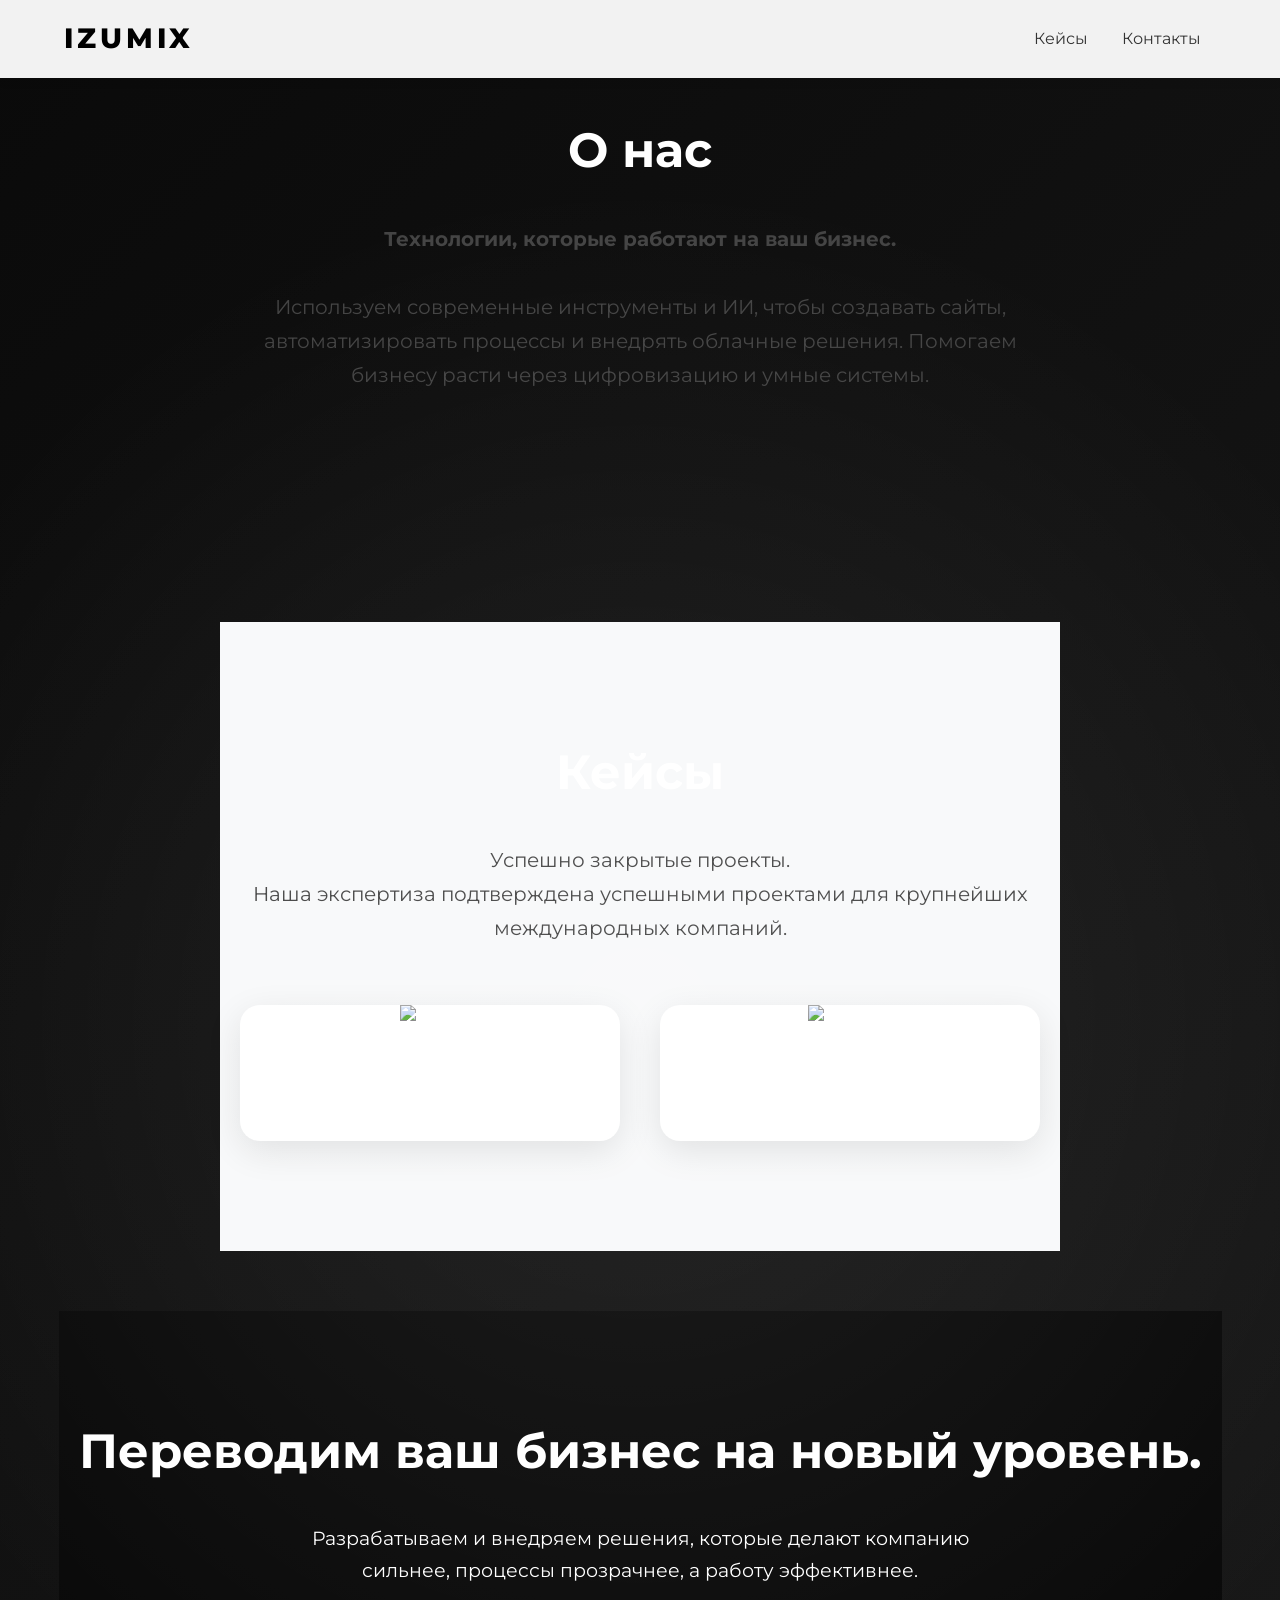
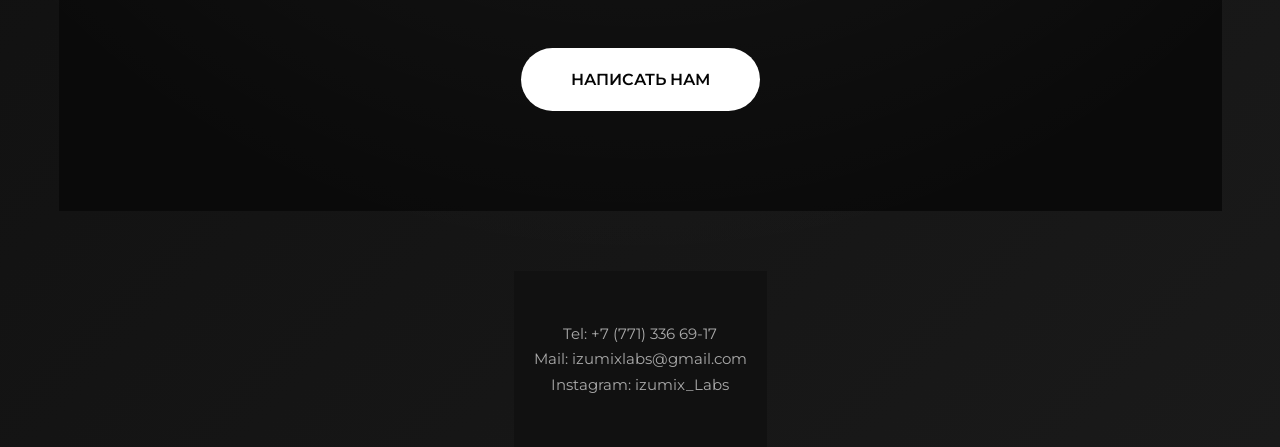
==== index.html @ b719d441 "Remove logo section from hero Removed the logo section from the hero section." ====
<!DOCTYPE html>
<html lang="ru">
<head>
    <meta charset="utf-8">
    <meta name="viewport" content="width=device-width, initial-scale=1">
    <title>IZUMIX — Цифровые решения для бизнеса</title>
    <style>
        @import url('https://fonts.googleapis.com/css2?family=Montserrat:wght@400;500;600;700;800&display=swap');
        
        * { margin: 0; padding: 0; box-sizing: border-box; }
        body {
            font-family: 'Montserrat', sans-serif;
            line-height: 1.7;
            color: #333;
        }

        /* Навигация */
        nav {
            position: fixed;
            top: 0;
            width: 100%;
            background: rgba(255,255,255,0.95);
            backdrop-filter: blur(10px);
            z-index: 1000;
            padding: 15px 5%;
            display: flex;
            justify-content: space-between;
            align-items: center;
            box-shadow: 0 2px 10px rgba(0,0,0,0.1);
        }
        .logo-nav { font-size: 28px; font-weight: 800; letter-spacing: 4px; text-decoration: none; color: #000; }

        /* Hero */
        .hero {
            min-height: 100vh;
            display: flex;
            align-items: center;
            justify-content: center;
            background: linear-gradient(135deg, #0a0a0a 0%, #1f1f1f 100%);
            color: white;
            text-align: center;
            position: relative;
        }
        .hero::before {
            content: '';
            position: absolute;
            inset: 0;
            background: radial-gradient(circle at center, rgba(255,255,255,0.08) 0%, transparent 70%);
        }
        .logos {
            display: flex;
            justify-content: center;
            gap: 80px;
            flex-wrap: wrap;
        }
        .logo-item {
            text-align: center;
            animation: float 3s ease-in-out infinite;
        }
        @keyframes float {
            0%, 100% { transform: translateY(0); }
            50% { transform: translateY(-20px); }
        }
        .logo-item img {
            width: 180px;
            height: 180px;
            border-radius: 50%;
            box-shadow: 0 20px 50px rgba(0,0,0,0.6);
            border: 6px solid rgba(255,255,255,0.2);
        }
        .logo-item p {
            margin-top: 20px;
            font-size: 28px;
            font-weight: 800;
            letter-spacing: 8px;
        }

        .section {
            padding: 110px 20px;
            max-width: 1280px;
            margin: 0 auto;
        }
        h2 {
            font-size: 48px;
            font-weight: 700;
            text-align: center;
            margin-bottom: 30px;
        }
        .subtitle {
            text-align: center;
            font-size: 20px;
            max-width: 800px;
            margin: 0 auto 60px;
            color: #444;
        }

        /* Кейсы */
        .cases-grid {
            display: grid;
            grid-template-columns: repeat(auto-fit, minmax(380px, 1fr));
            gap: 40px;
        }
        .case-card {
            background: white;
            border-radius: 20px;
            overflow: hidden;
            box-shadow: 0 10px 35px rgba(0,0,0,0.1);
            transition: all 0.4s ease;
        }
        .case-card:hover {
            transform: translateY(-15px);
            box-shadow: 0 25px 50px rgba(0,0,0,0.15);
        }
        .case-card img {
            width: 100%;
            height: 280px;
            object-fit: cover;
        }
        .case-info {
            padding: 25px;
            text-align: center;
        }

        /* CTA */
        .cta {
            background: #0a0a0a;
            color: white;
            text-align: center;
            padding: 100px 20px;
        }
        .btn {
            display: inline-block;
            background: white;
            color: black;
            padding: 18px 50px;
            border-radius: 50px;
            font-weight: 600;
            text-decoration: none;
            margin-top: 30px;
            transition: 0.3s;
        }
        .btn:hover {
            transform: scale(1.08);
            background: #ddd;
        }

        footer {
            background: #111;
            color: #aaa;
            text-align: center;
            padding: 50px 20px;
            font-size: 15px;
        }
    </style>
</head>
<body>

    <!-- Навигация -->
    <nav>
        <a href="/" class="logo-nav">IZUMIX</a>
        <div> <!-- Можно добавить меню позже -->
            <a href="#cases" style="margin: 0 15px; text-decoration: none; color: #333;">Кейсы</a>
            <a href="#contact" style="margin: 0 15px; text-decoration: none; color: #333;">Контакты</a>
        </div>
    </nav>

    <!-- Hero -->
    
    <section class="hero" style="min-height: 100vh; display: flex; align-items: center; justify-content: center; background: linear-gradient(135deg, #0a0a0a 0%, #1a1a1a 100%); color: white; text-align: center; position: relative; overflow: hidden;">
    
    <div style="display: flex; justify-content: center; align-items: center; gap: 60px; flex-wrap: wrap; max-width: 1200px;">

    <!-- О нас -->
    <section class="section">
        <h2>О нас</h2>
        <p class="subtitle">
            <strong>Технологии, которые работают на ваш бизнес.</strong><br><br>
            Используем современные инструменты и ИИ, чтобы создавать сайты, автоматизировать процессы 
            и внедрять облачные решения. Помогаем бизнесу расти через цифровизацию и умные системы.
        </p>
    </section>

    <!-- Кейсы -->
    <section class="section" id="cases" style="background: #f8f9fa;">
        <h2>Кейсы</h2>
        <p class="subtitle">
            Успешно закрытые проекты.<br>
            Наша экспертиза подтверждена успешными проектами для крупнейших международных компаний.
        </p>
        
        <div class="cases-grid">
            <div class="case-card">
                <img src="https://cdn.prod.website-files.com/69d0e4f9bfb89085d7018ef2/69d29c9ad22e4a08a1a37185_42db86c6-2158-4b8d-8baa-4df1b86f0628.jpg" alt="Dodo">
                <div class="case-info">
                    <h3>БЛАГОДАРСТВЕННОЕ ПИСЬМО</h3>
                    <p><strong>КАЙРАКАНОВУ ИЛЬЯСУ</strong></p>
                </div>
            </div>
            
            <div class="case-card">
                <img src="https://cdn.prod.website-files.com/69d0e4f9bfb89085d7018ef2/69d29d2b396fa0e089ea491e_%D0%94%D1%83%D0%BC%D0%B0%D0%BD%20%D0%91%D0%BB%D0%B0%D0%B3%D0%BE%D0%B4%D0%B0%D1%80%D1%81%D1%82%D0%B2%D0%B5%D0%BD%D0%BD%D0%BE%D0%B5%20%D0%BF%D0%B8%D1%81%D1%8C%D0%BC%D0%BE%20hyundai.jpg" alt="Hyundai">
                <div class="case-info">
                    <h3>Благодарственное письмо</h3>
                    <p><strong>Кайраканову Ильясy</strong></p>
                </div>
            </div>
        </div>
    </section>

    <!-- CTA -->
    <section class="cta">
        <h2 style="color:white;">Переводим ваш бизнес на новый уровень.</h2>
        <p style="max-width: 700px; margin: 0 auto 30px; font-size: 19px;">
            Разрабатываем и внедряем решения, которые делают компанию сильнее, процессы прозрачнее, 
            а работу эффективнее.
        </p>
        <a href="contact.html" class="btn">НАПИСАТЬ НАМ</a>
    </section>

    <!-- Футер -->
    <footer>
        <p>Tel: +7 (771) 336 69-17</p>
        <p>Mail: izumixlabs@gmail.com</p>
        <p>Instagram: izumix_Labs</p>
    </footer>

</body>
</html>
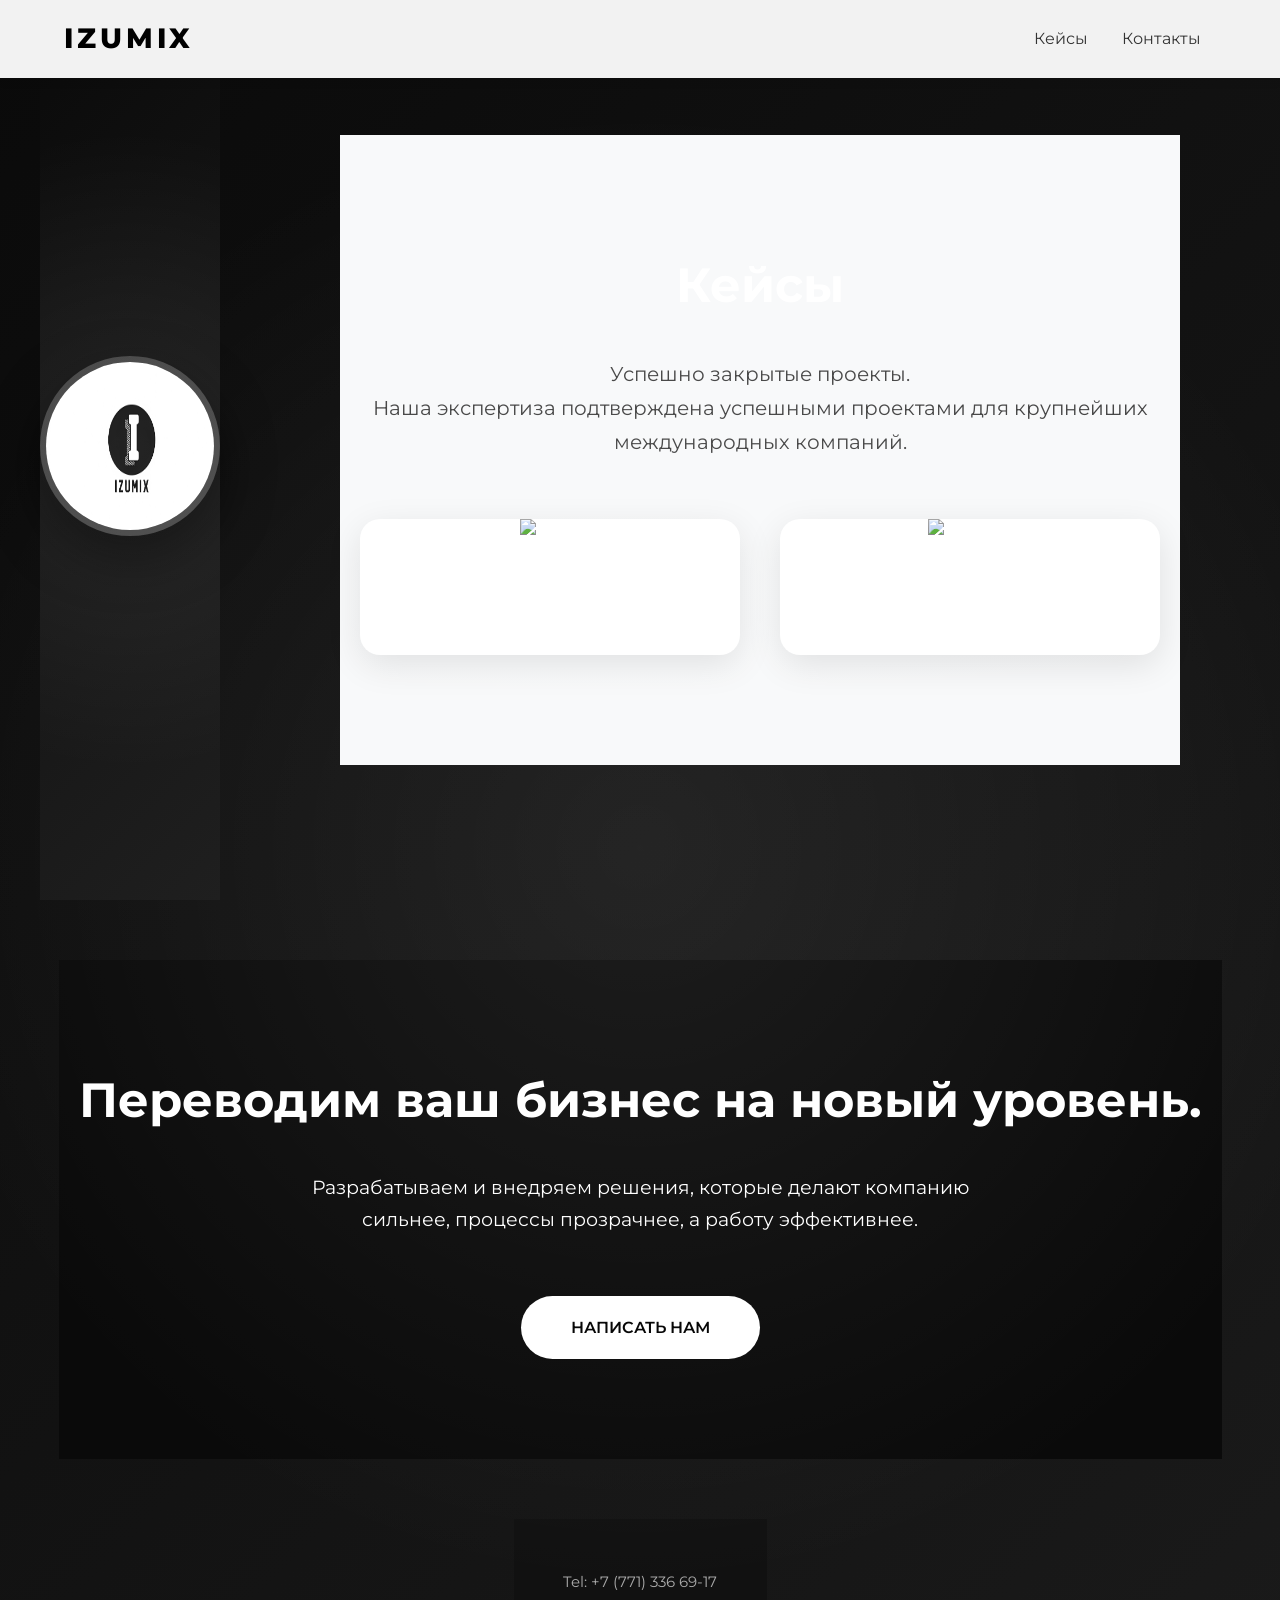
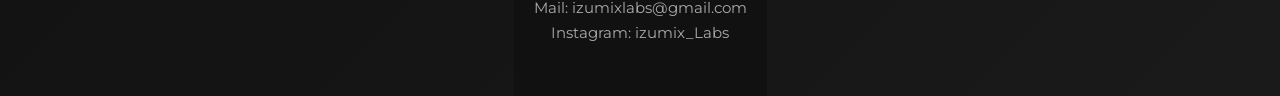
==== commit 369495ea: "Update About Us section to hero section with logos Replaced the 'About Us' section with a hero secti" ====
--- a/index.html
+++ b/index.html
@@ -171,13 +171,10 @@
     <div style="display: flex; justify-content: center; align-items: center; gap: 60px; flex-wrap: wrap; max-width: 1200px;">
 
     <!-- О нас -->
-    <section class="section">
-        <h2>О нас</h2>
-        <p class="subtitle">
-            <strong>Технологии, которые работают на ваш бизнес.</strong><br><br>
-            Используем современные инструменты и ИИ, чтобы создавать сайты, автоматизировать процессы 
-            и внедрять облачные решения. Помогаем бизнесу расти через цифровизацию и умные системы.
-        </p>
+    <section class="hero">
+        <div class="logos">
+            <div class="logo-item"><img src="Логотип IZUMIX.png" alt="IZUMIX"></div>
+        </div>
     </section>
 
     <!-- Кейсы -->
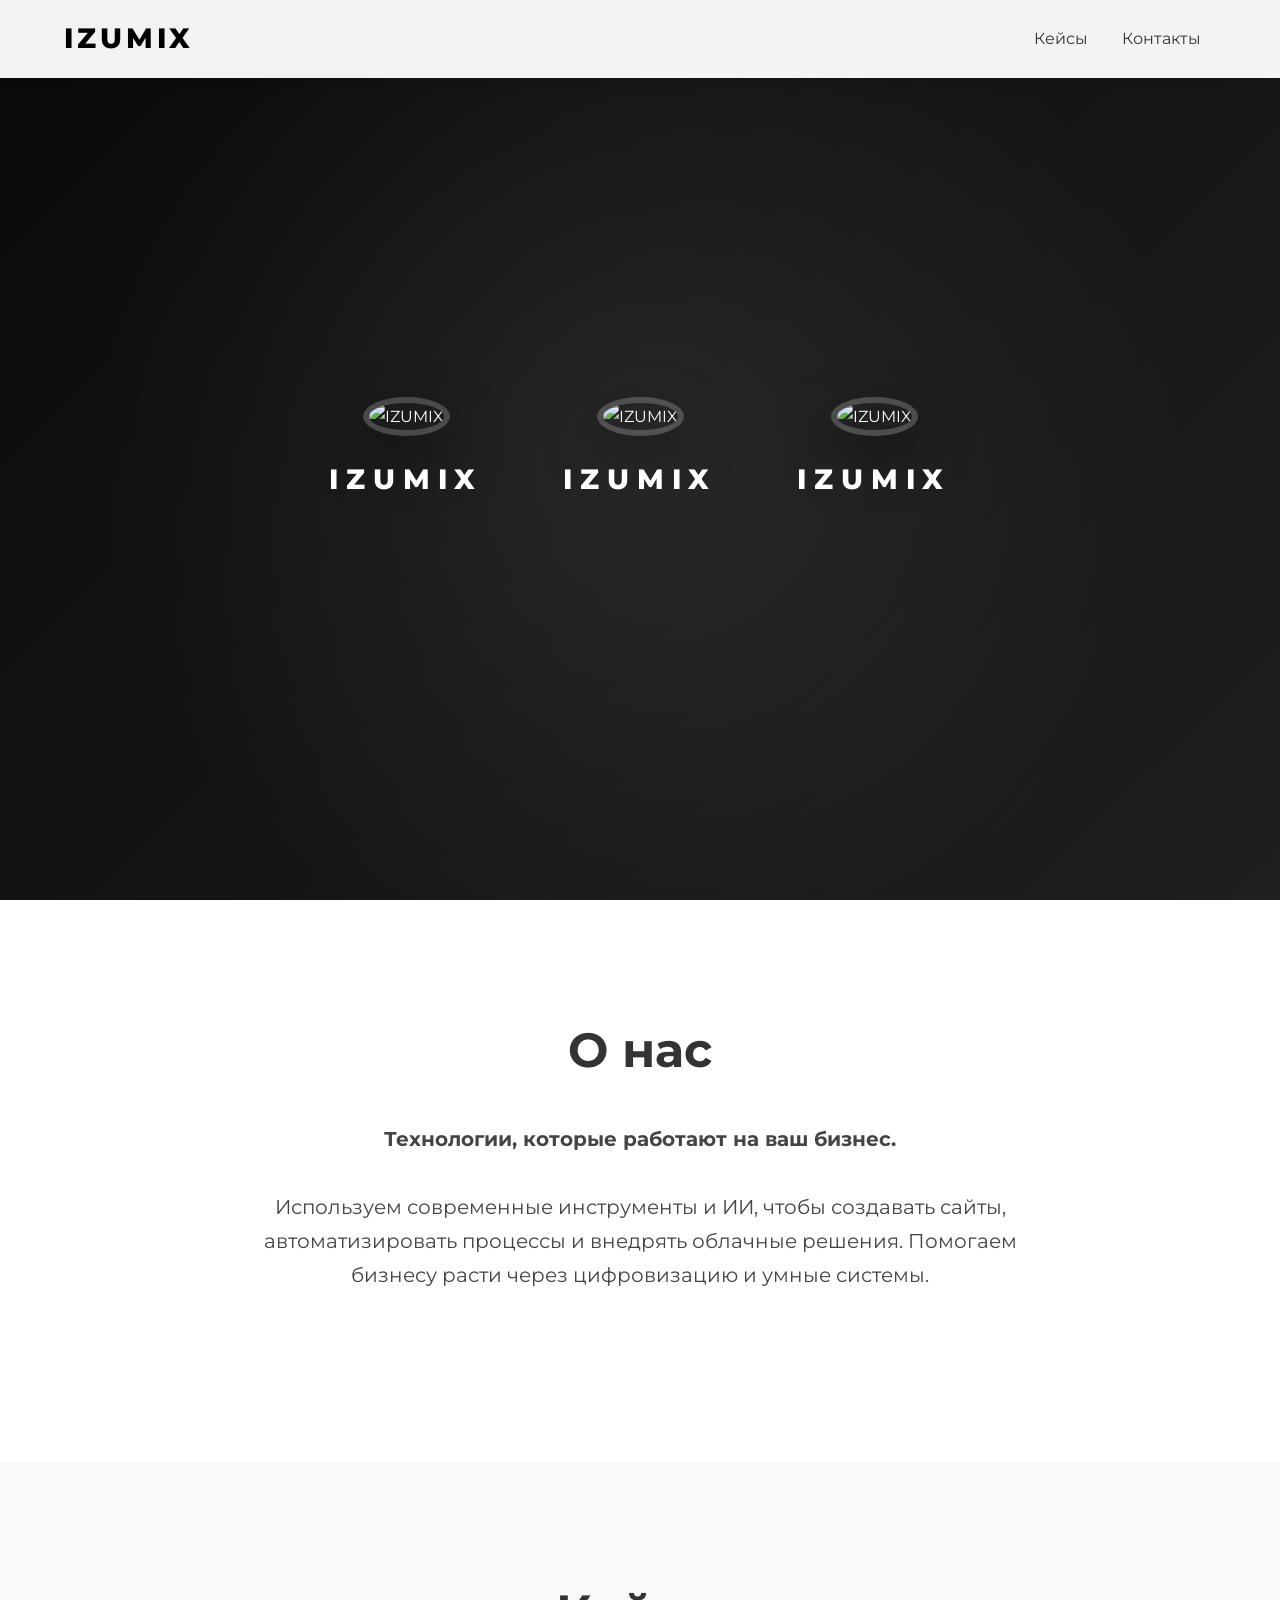
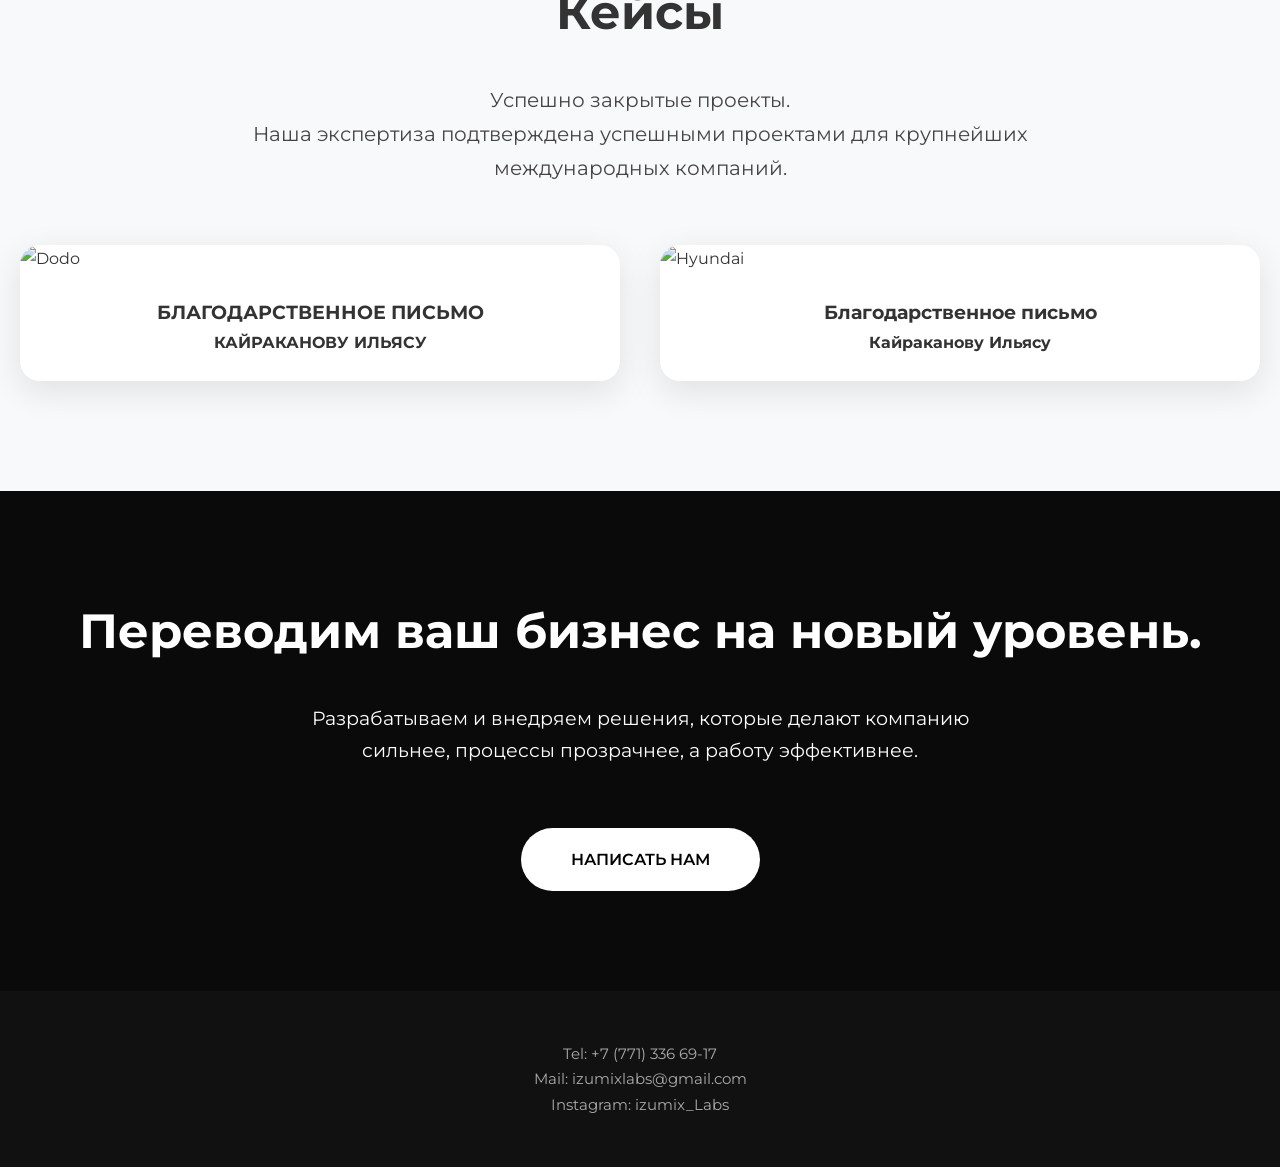
==== commit 29d558eb: "Enhance index.html with company info and contact update Added a new section about the company and up" ====
--- a/index.html
+++ b/index.html
@@ -165,16 +165,22 @@
     </nav>
 
     <!-- Hero -->
-    
-    <section class="hero" style="min-height: 100vh; display: flex; align-items: center; justify-content: center; background: linear-gradient(135deg, #0a0a0a 0%, #1a1a1a 100%); color: white; text-align: center; position: relative; overflow: hidden;">
-    
-    <div style="display: flex; justify-content: center; align-items: center; gap: 60px; flex-wrap: wrap; max-width: 1200px;">
-
-    <!-- О нас -->
     <section class="hero">
         <div class="logos">
-            <div class="logo-item"><img src="Логотип IZUMIX.png" alt="IZUMIX"></div>
+            <div class="logo-item"><img src="логотип IZUMIX.png" alt="IZUMIX"><p>IZUMIX</p></div>
+            <div class="logo-item"><img src="логотип IZUMIX.png" alt="IZUMIX"><p>IZUMIX</p></div>
+            <div class="logo-item"><img src="логотип IZUMIX.png" alt="IZUMIX"><p>IZUMIX</p></div>
         </div>
+    </section>
+
+    <!-- О нас -->
+    <section class="section">
+        <h2>О нас</h2>
+        <p class="subtitle">
+            <strong>Технологии, которые работают на ваш бизнес.</strong><br><br>
+            Используем современные инструменты и ИИ, чтобы создавать сайты, автоматизировать процессы 
+            и внедрять облачные решения. Помогаем бизнесу расти через цифровизацию и умные системы.
+        </p>
     </section>
 
     <!-- Кейсы -->
@@ -211,7 +217,7 @@
             Разрабатываем и внедряем решения, которые делают компанию сильнее, процессы прозрачнее, 
             а работу эффективнее.
         </p>
-        <a href="contact.html" class="btn">НАПИСАТЬ НАМ</a>
+        <a href="mailto:izumixlabs@gmail.com" class="btn">НАПИСАТЬ НАМ</a>
     </section>
 
     <!-- Футер -->
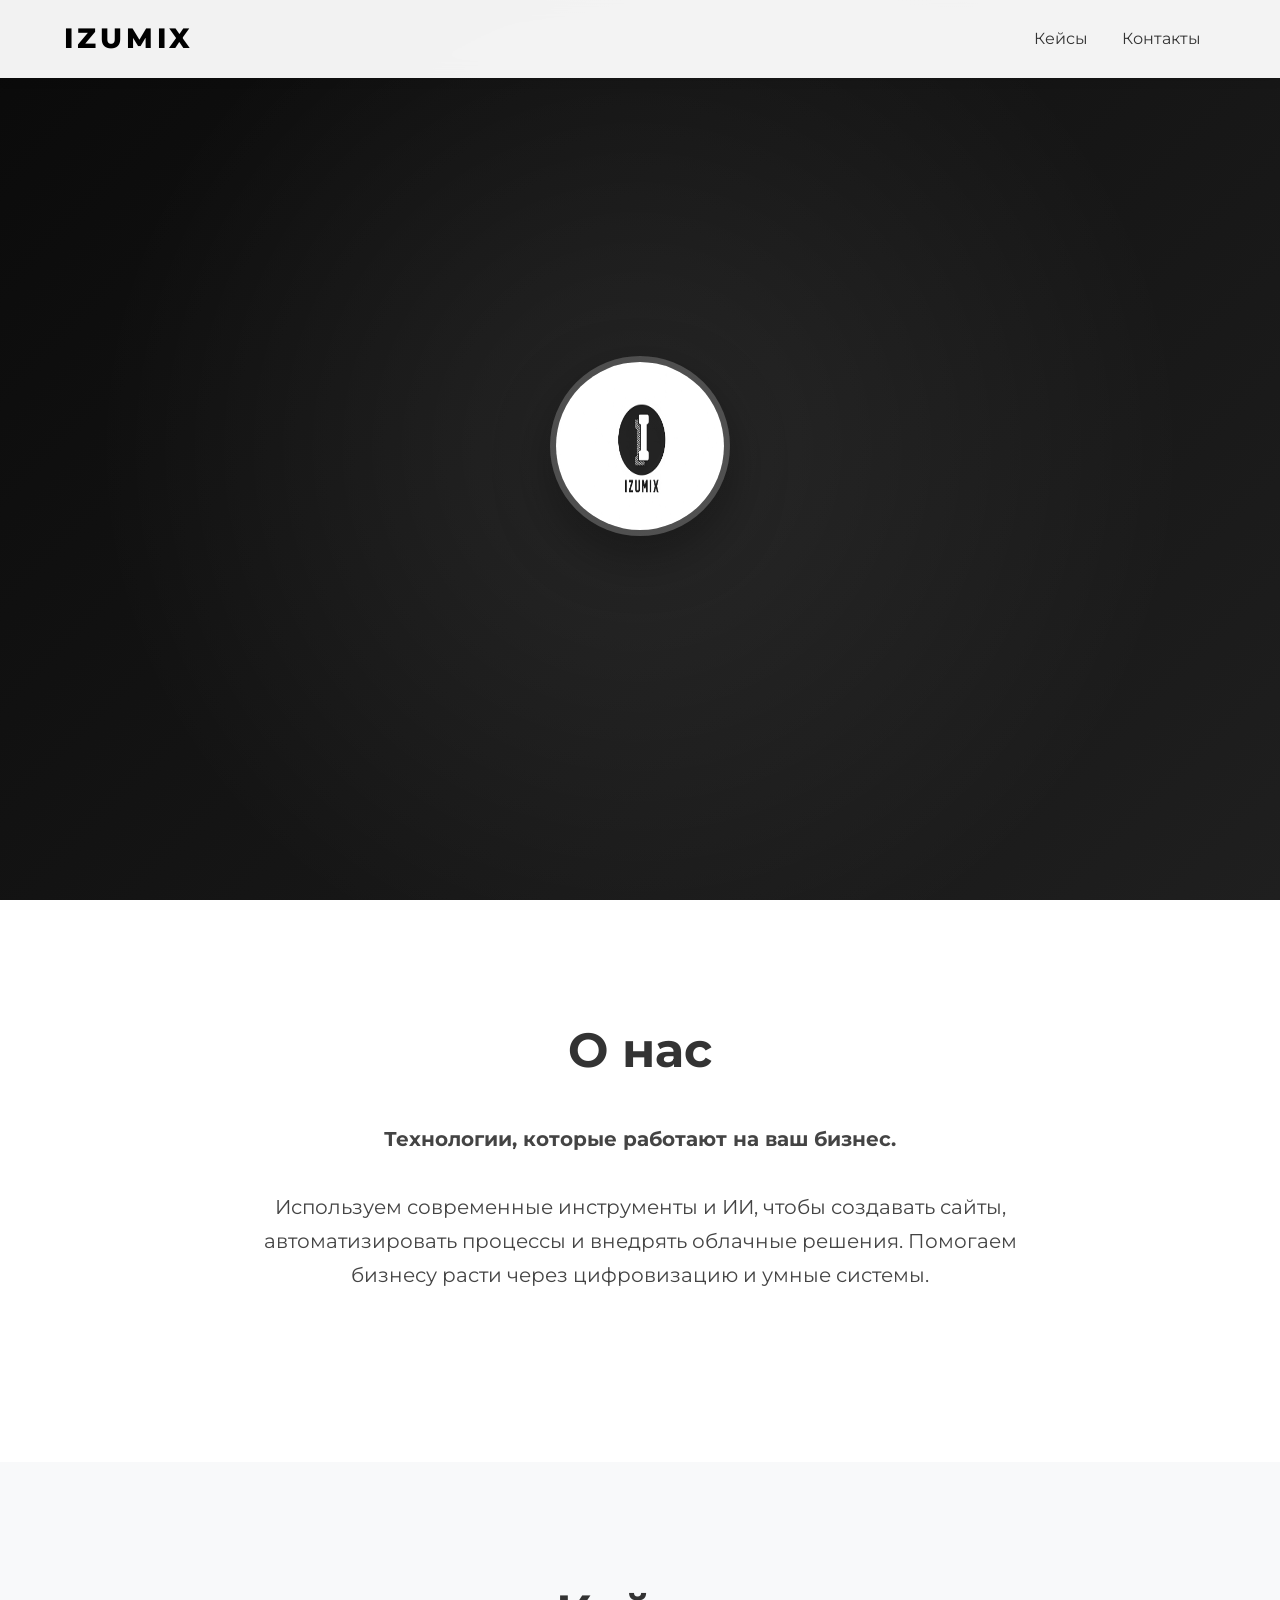
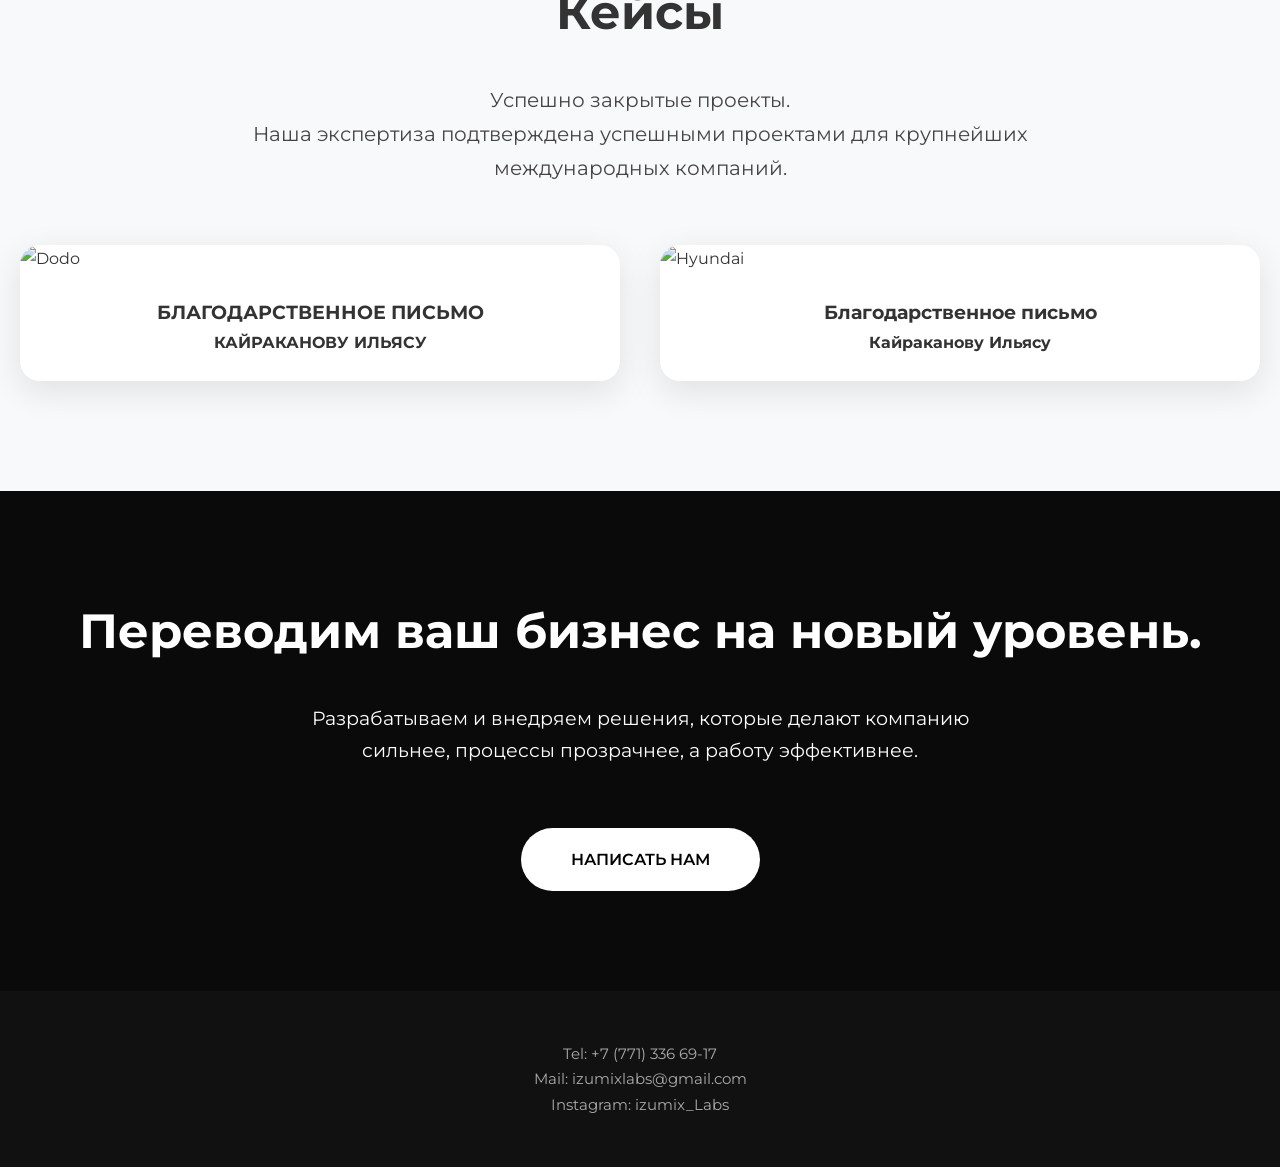
==== commit ffeeb495: "Update logo image source in index.html" ====
--- a/index.html
+++ b/index.html
@@ -167,9 +167,7 @@
     <!-- Hero -->
     <section class="hero">
         <div class="logos">
-            <div class="logo-item"><img src="логотип IZUMIX.png" alt="IZUMIX"><p>IZUMIX</p></div>
-            <div class="logo-item"><img src="логотип IZUMIX.png" alt="IZUMIX"><p>IZUMIX</p></div>
-            <div class="logo-item"><img src="логотип IZUMIX.png" alt="IZUMIX"><p>IZUMIX</p></div>
+            <div class="logo-item"><img src="Логотип IZUMIX.png" alt="IZUMIX"></div>
         </div>
     </section>
 
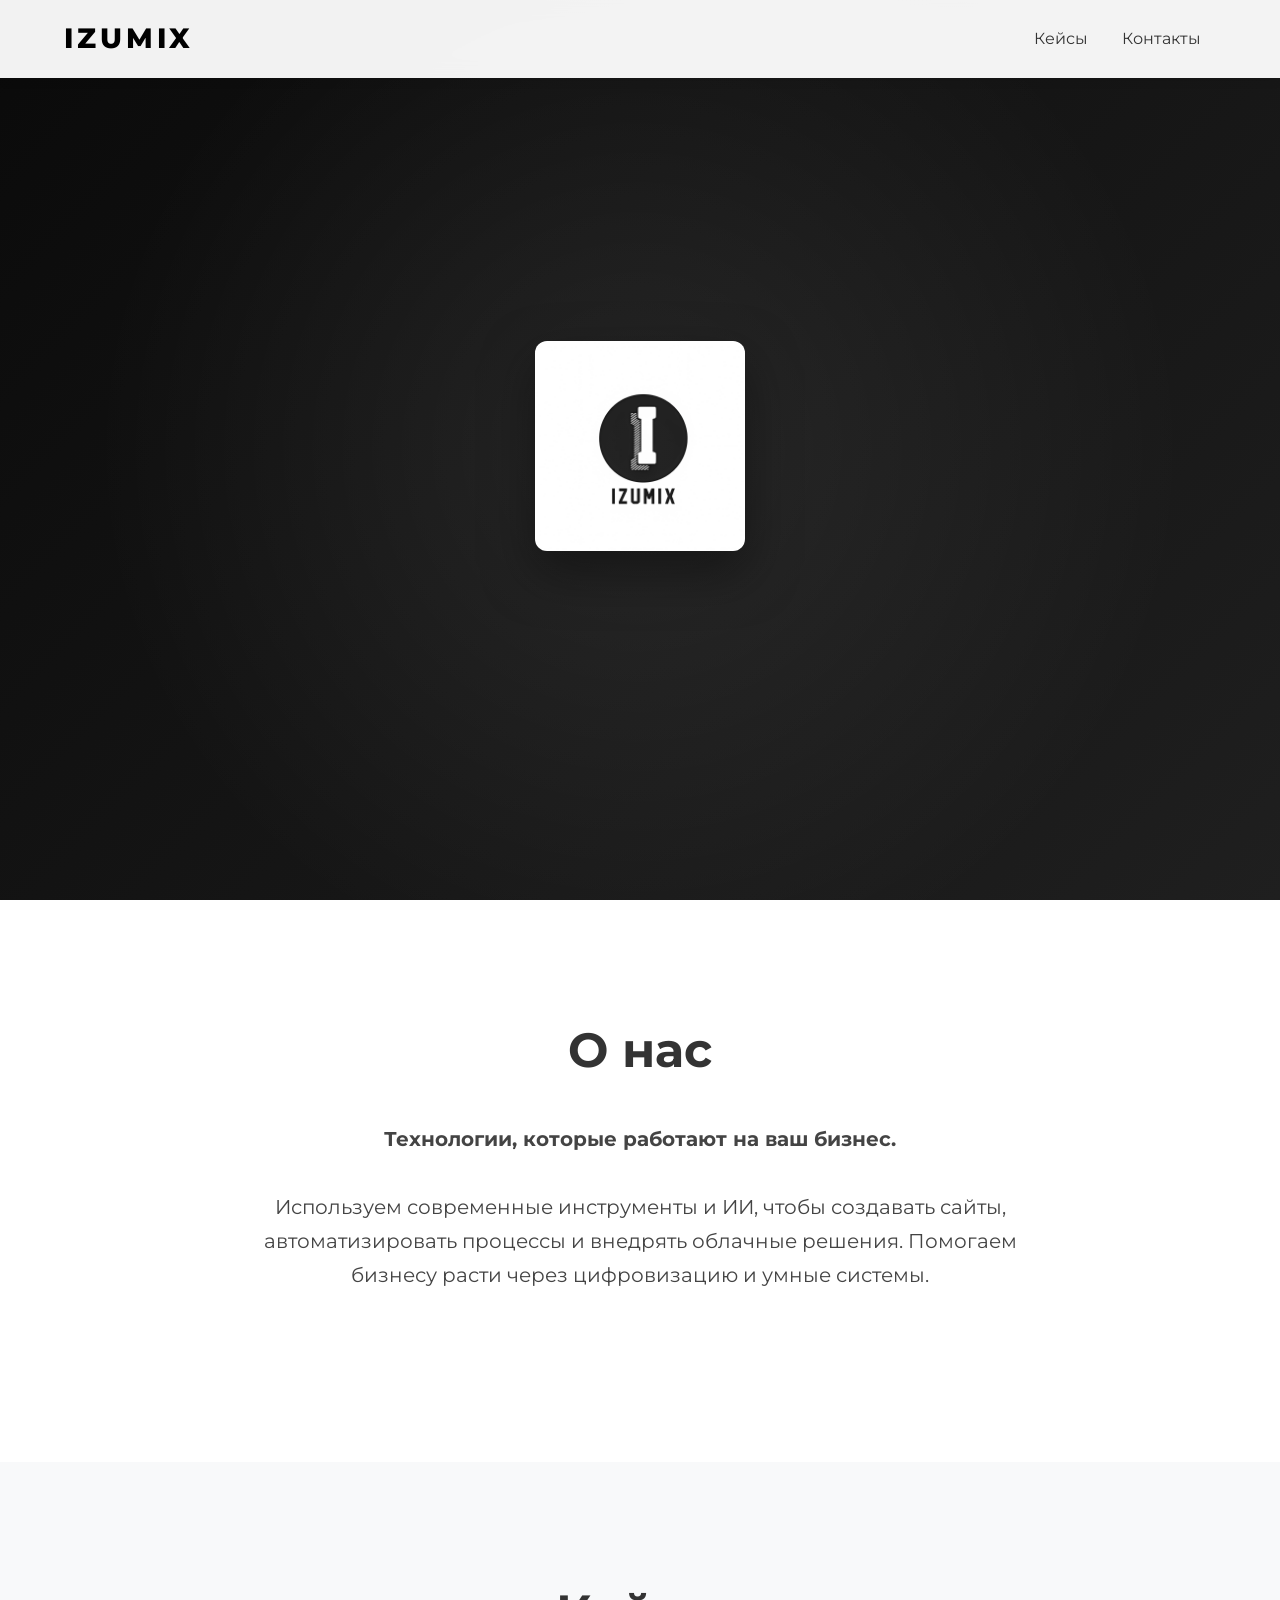
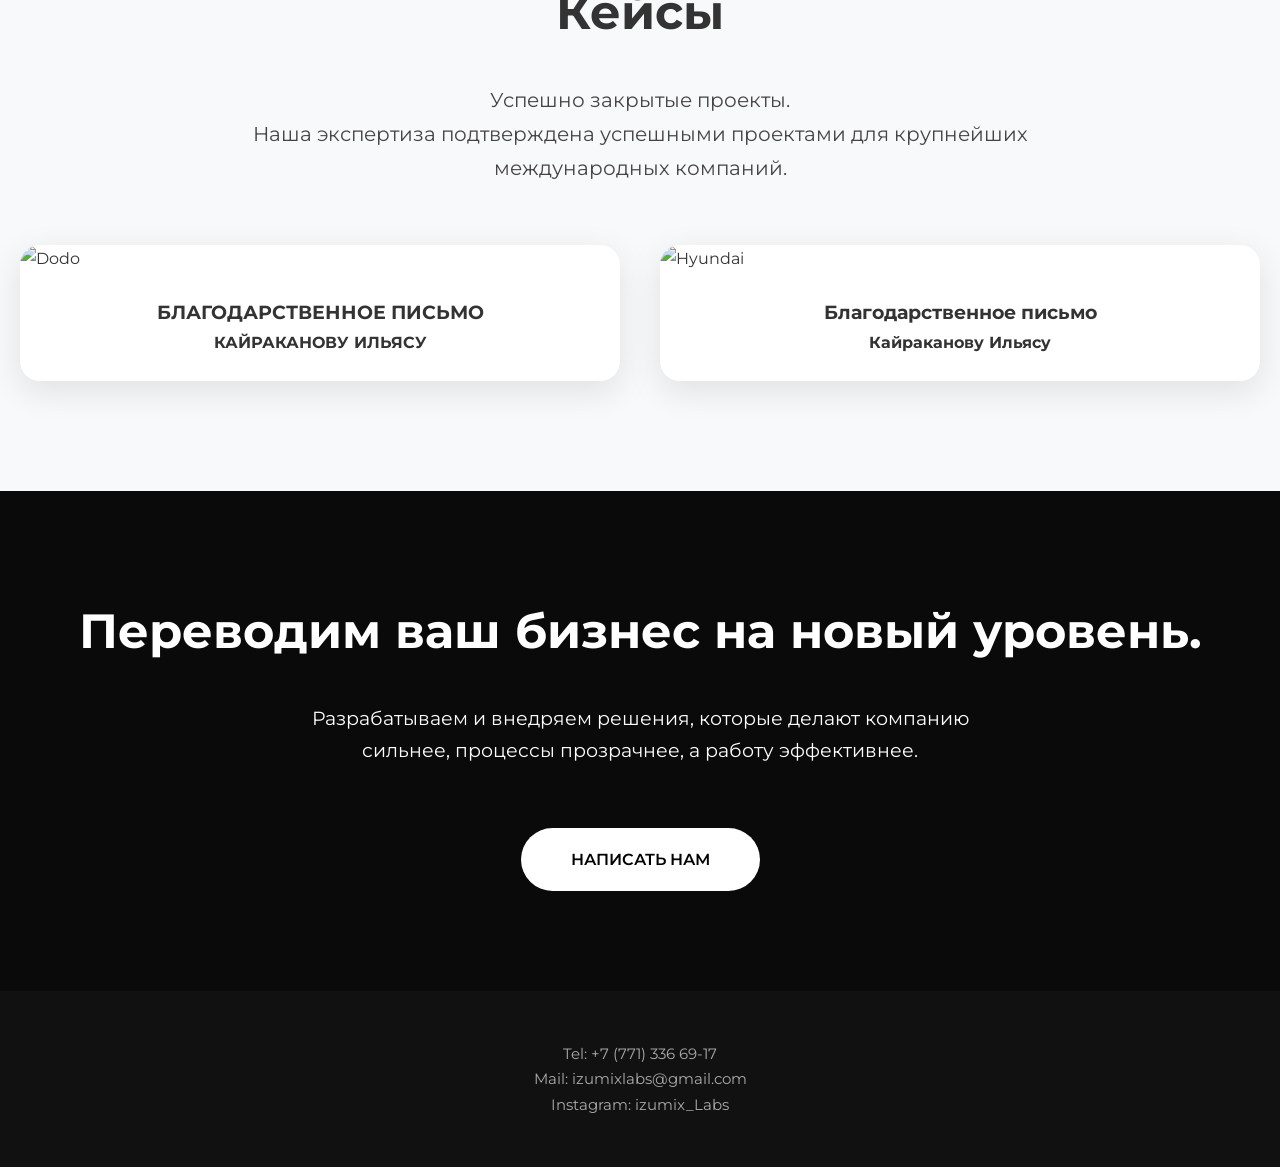
==== commit a37511c8: "Refactor hero section for square logos and layout Updated hero section styles to use square logos an" ====
--- a/index.html
+++ b/index.html
@@ -30,69 +30,80 @@
         }
         .logo-nav { font-size: 28px; font-weight: 800; letter-spacing: 4px; text-decoration: none; color: #000; }
 
-        /* Hero */
-        .hero {
-            min-height: 100vh;
-            display: flex;
-            align-items: center;
-            justify-content: center;
-            background: linear-gradient(135deg, #0a0a0a 0%, #1f1f1f 100%);
-            color: white;
-            text-align: center;
-            position: relative;
-        }
-        .hero::before {
-            content: '';
-            position: absolute;
-            inset: 0;
-            background: radial-gradient(circle at center, rgba(255,255,255,0.08) 0%, transparent 70%);
-        }
-        .logos {
-            display: flex;
-            justify-content: center;
-            gap: 80px;
-            flex-wrap: wrap;
-        }
-        .logo-item {
-            text-align: center;
-            animation: float 3s ease-in-out infinite;
-        }
-        @keyframes float {
-            0%, 100% { transform: translateY(0); }
-            50% { transform: translateY(-20px); }
-        }
-        .logo-item img {
-            width: 180px;
-            height: 180px;
-            border-radius: 50%;
-            box-shadow: 0 20px 50px rgba(0,0,0,0.6);
-            border: 6px solid rgba(255,255,255,0.2);
-        }
-        .logo-item p {
-            margin-top: 20px;
-            font-size: 28px;
-            font-weight: 800;
-            letter-spacing: 8px;
-        }
-
-        .section {
-            padding: 110px 20px;
-            max-width: 1280px;
-            margin: 0 auto;
-        }
-        h2 {
-            font-size: 48px;
-            font-weight: 700;
-            text-align: center;
-            margin-bottom: 30px;
-        }
-        .subtitle {
-            text-align: center;
-            font-size: 20px;
-            max-width: 800px;
-            margin: 0 auto 60px;
-            color: #444;
-        }
+        /* Hero - Квадратные логотипы */
+.hero {
+    min-height: 100vh;
+    display: flex;
+    align-items: center;
+    justify-content: center;
+    background: linear-gradient(135deg, #0a0a0a 0%, #1f1f1f 100%);
+    color: white;
+    text-align: center;
+    position: relative;
+    overflow: hidden;
+}
+
+.hero::before {
+    content: '';
+    position: absolute;
+    inset: 0;
+    background: radial-gradient(circle at center, rgba(255,255,255,0.08) 0%, transparent 70%);
+}
+
+.logos {
+    display: flex;
+    justify-content: center;
+    gap: 70px;
+    flex-wrap: wrap;
+}
+
+.logo-item {
+    text-align: center;
+    animation: float 3s ease-in-out infinite;
+}
+
+@keyframes float {
+    0%, 100% { transform: translateY(0); }
+    50% { transform: translateY(-15px); }
+}
+
+.logo-item img {
+    width: 210px;           /* размер квадрата */
+    height: 210px;
+    border-radius: 12px;    /* небольшой скруглённый квадрат (можно поставить 0 для идеального квадрата) */
+    box-shadow: 0 20px 50px rgba(0,0,0,0.7);
+    object-fit: cover;      /* чтобы картинка нормально заполняла квадрат */
+}
+
+.logo-item p {
+    margin-top: 25px;
+    font-size: 29px;
+    font-weight: 800;
+    letter-spacing: 10px;
+    text-transform: uppercase;
+}
+
+/* Остальные стили секций */
+.section {
+    padding: 110px 20px;
+    max-width: 1280px;
+    margin: 0 auto;
+}
+
+h2 {
+    font-size: 48px;
+    font-weight: 700;
+    text-align: center;
+    margin-bottom: 30px;
+}
+
+.subtitle {
+    text-align: center;
+    font-size: 20px;
+    max-width: 800px;
+    margin: 0 auto 60px;
+    color: #444;
+}
 
         /* Кейсы */
         .cases-grid {
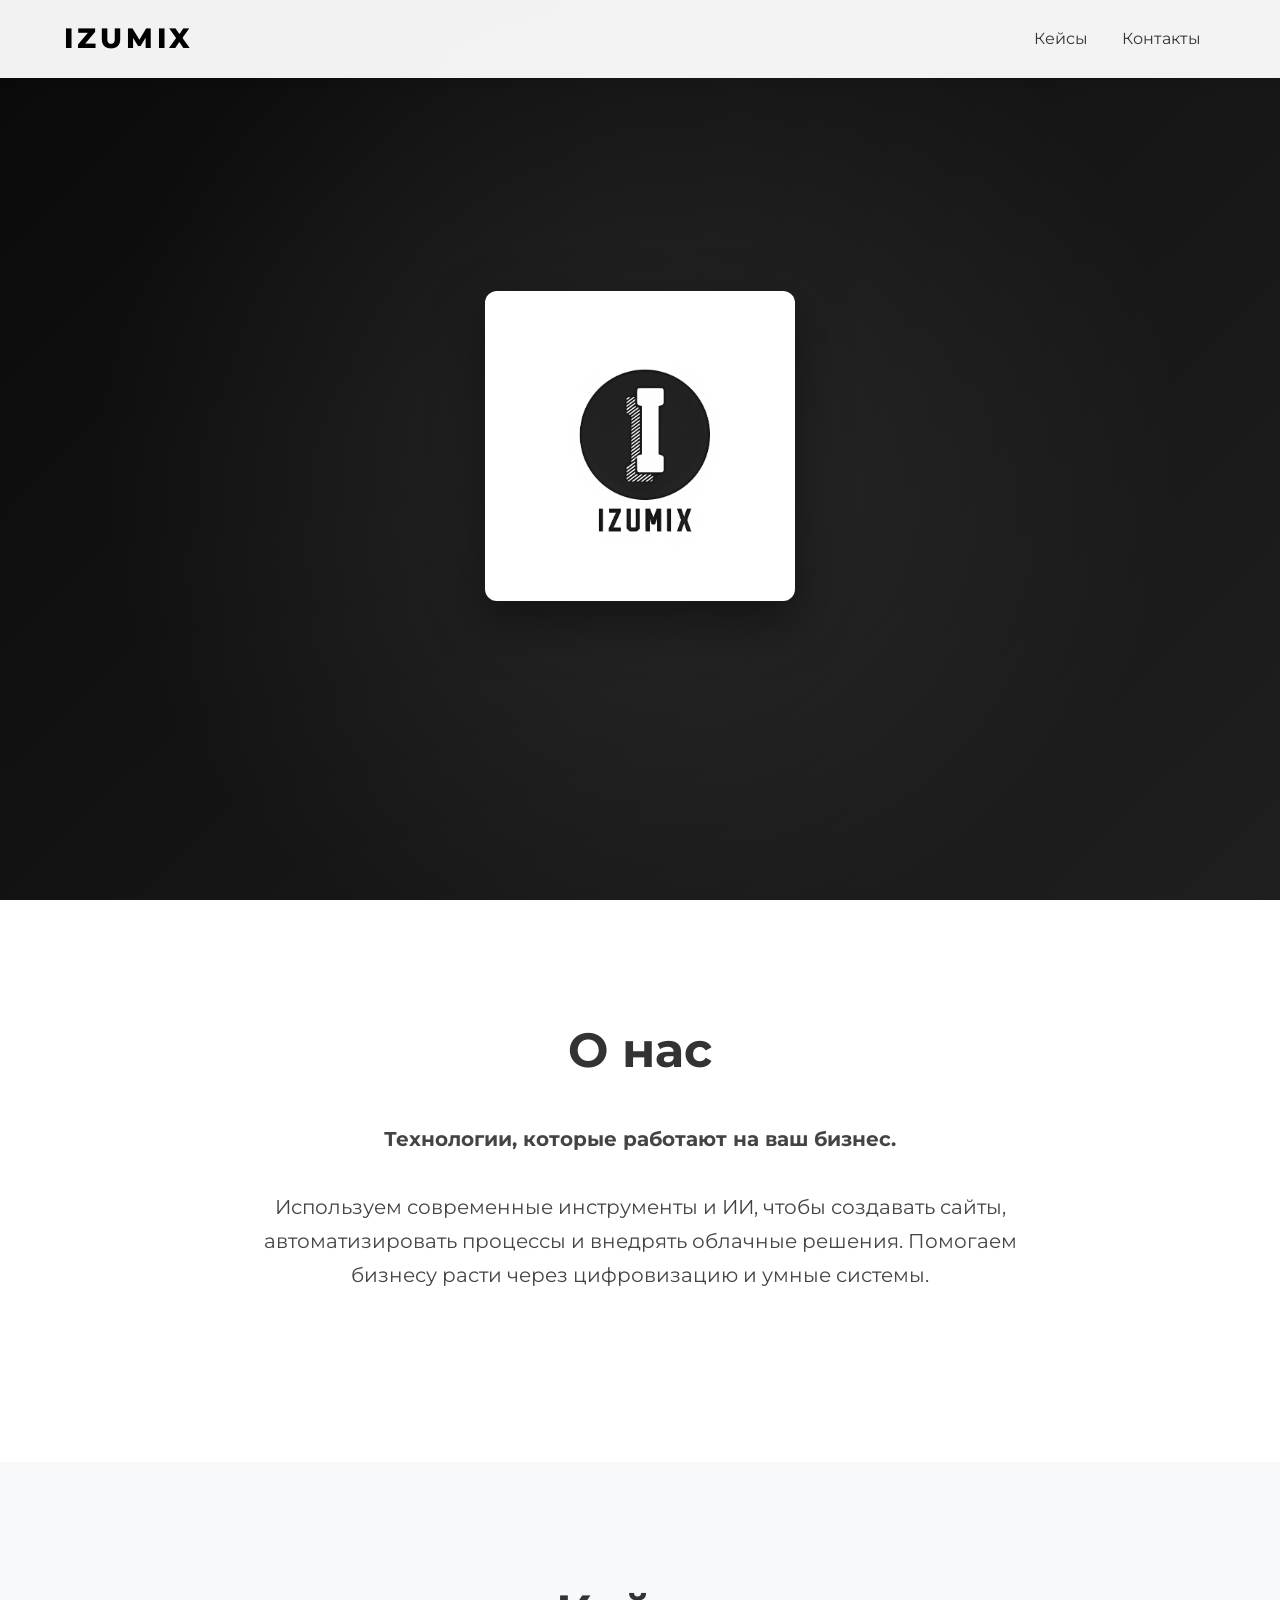
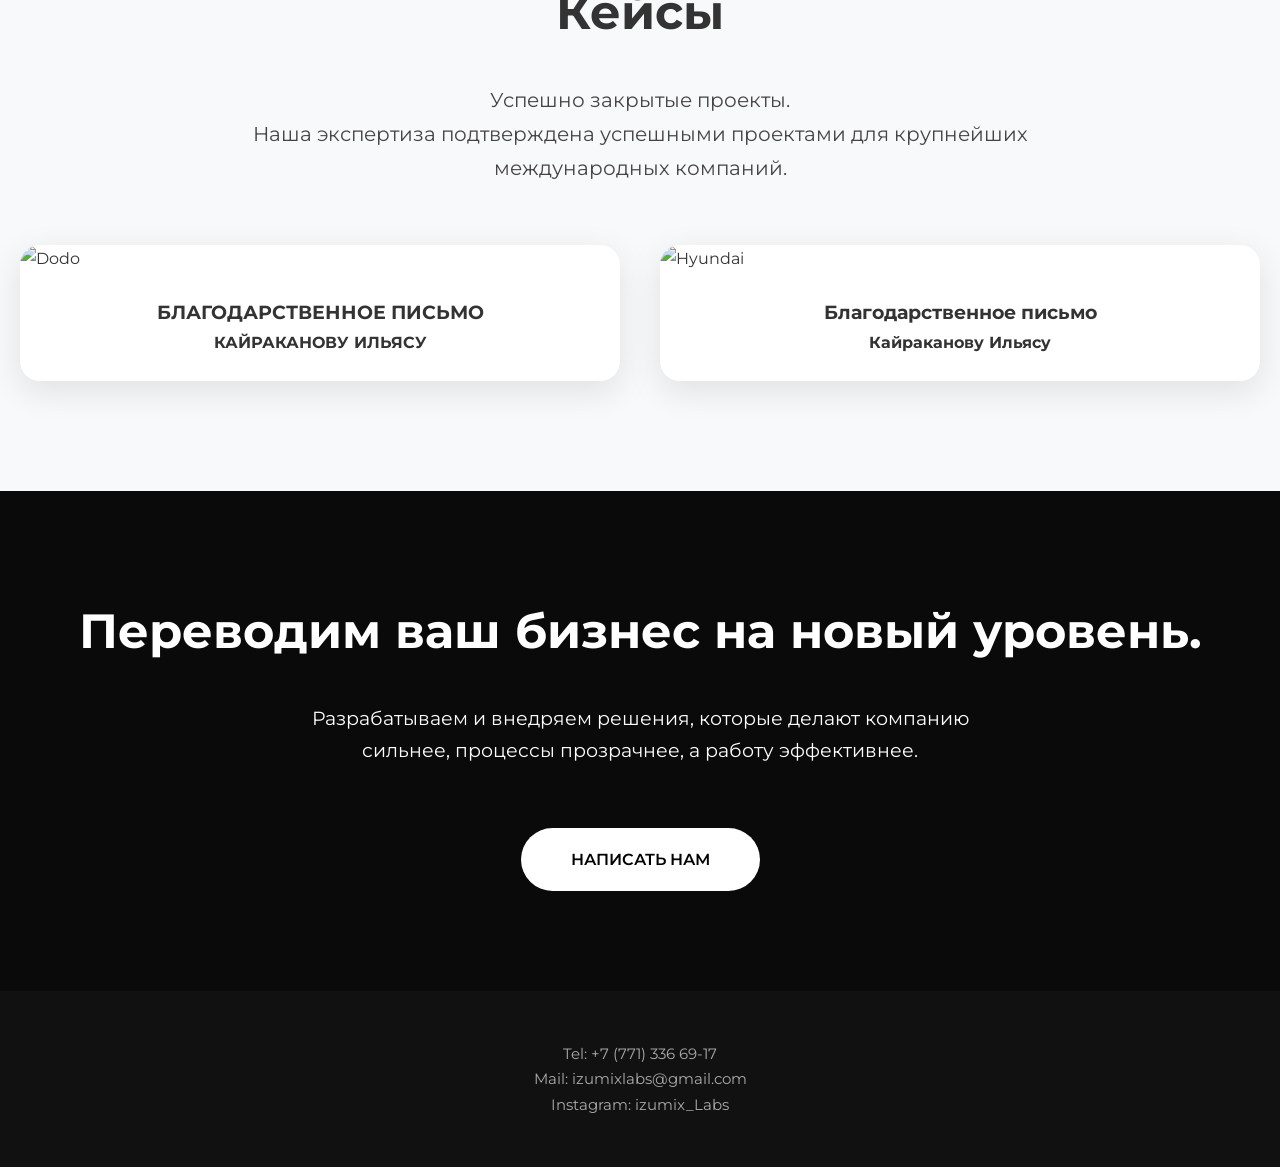
==== commit 4ba21f75: "Increase logo item dimensions to 310px" ====
--- a/index.html
+++ b/index.html
@@ -68,8 +68,8 @@
 }
 
 .logo-item img {
-    width: 210px;           /* размер квадрата */
-    height: 210px;
+    width: 310px;           /* размер квадрата */
+    height: 310px;
     border-radius: 12px;    /* небольшой скруглённый квадрат (можно поставить 0 для идеального квадрата) */
     box-shadow: 0 20px 50px rgba(0,0,0,0.7);
     object-fit: cover;      /* чтобы картинка нормально заполняла квадрат */
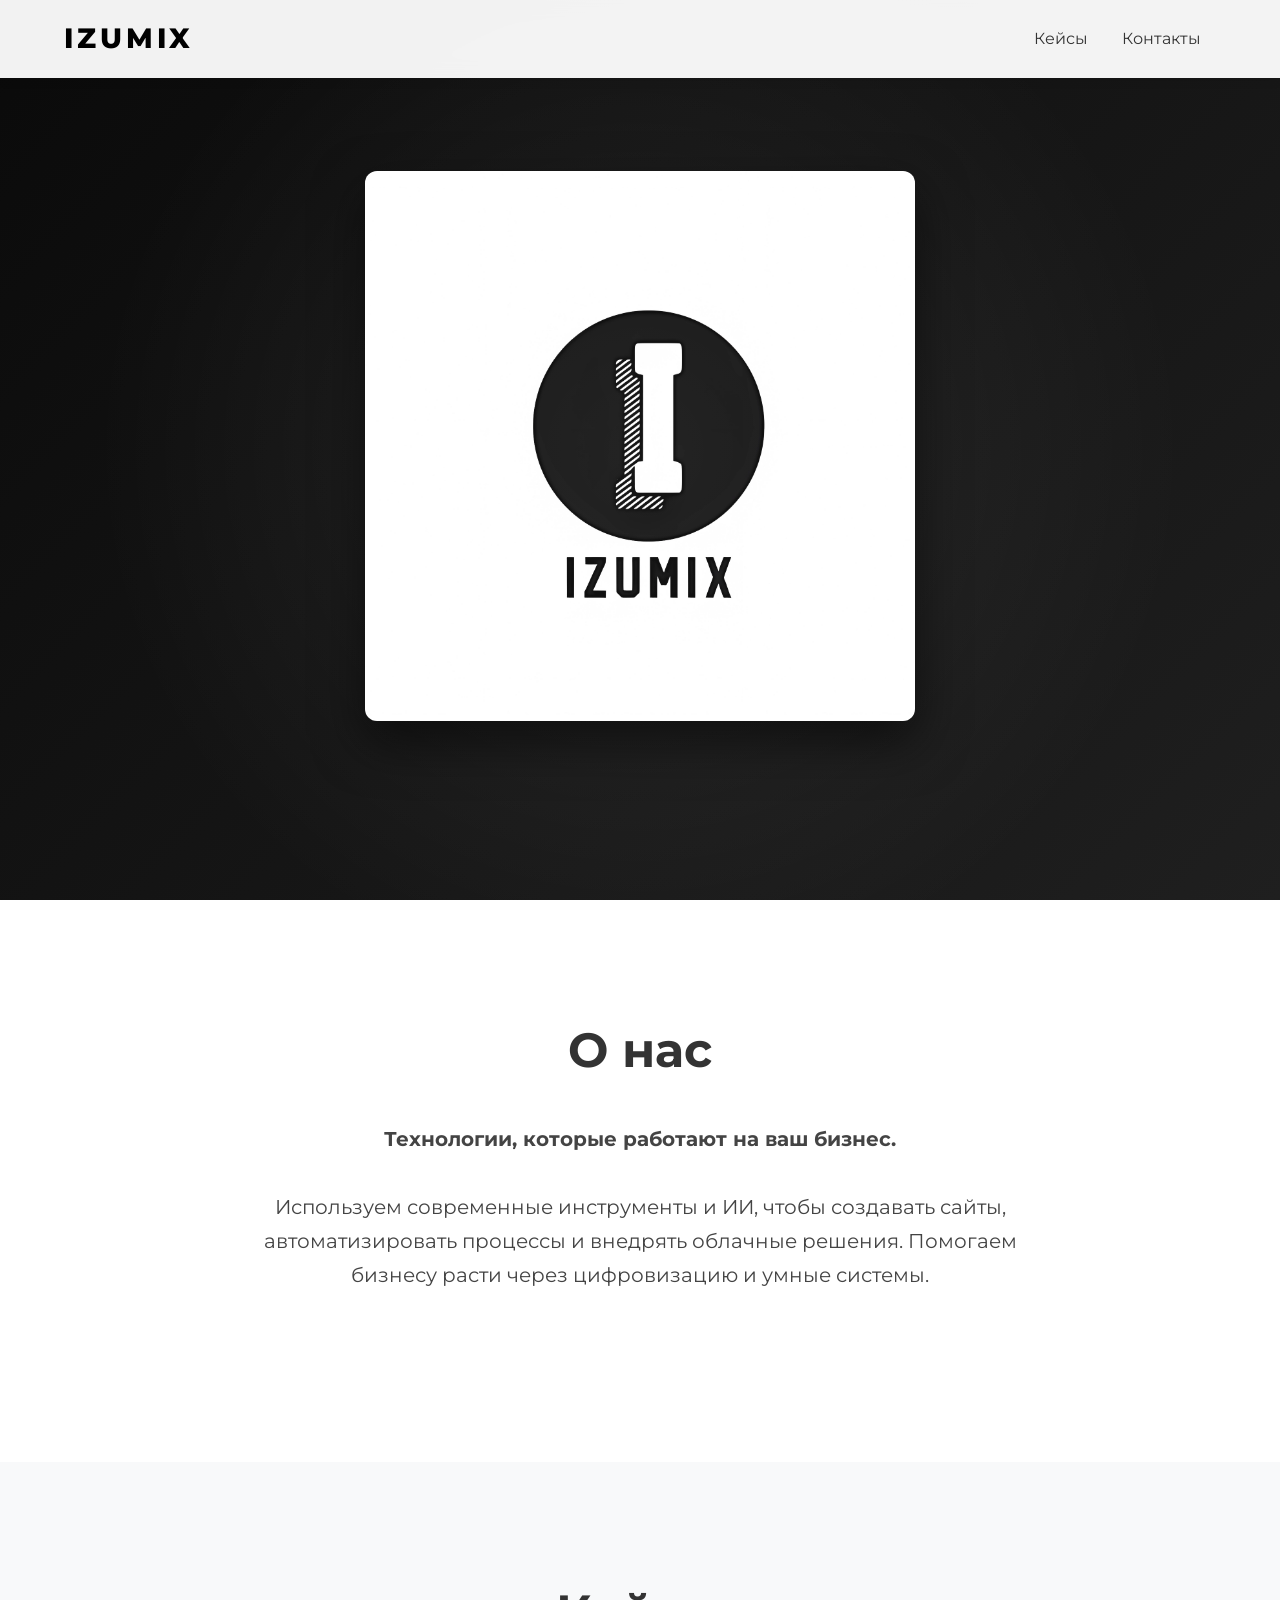
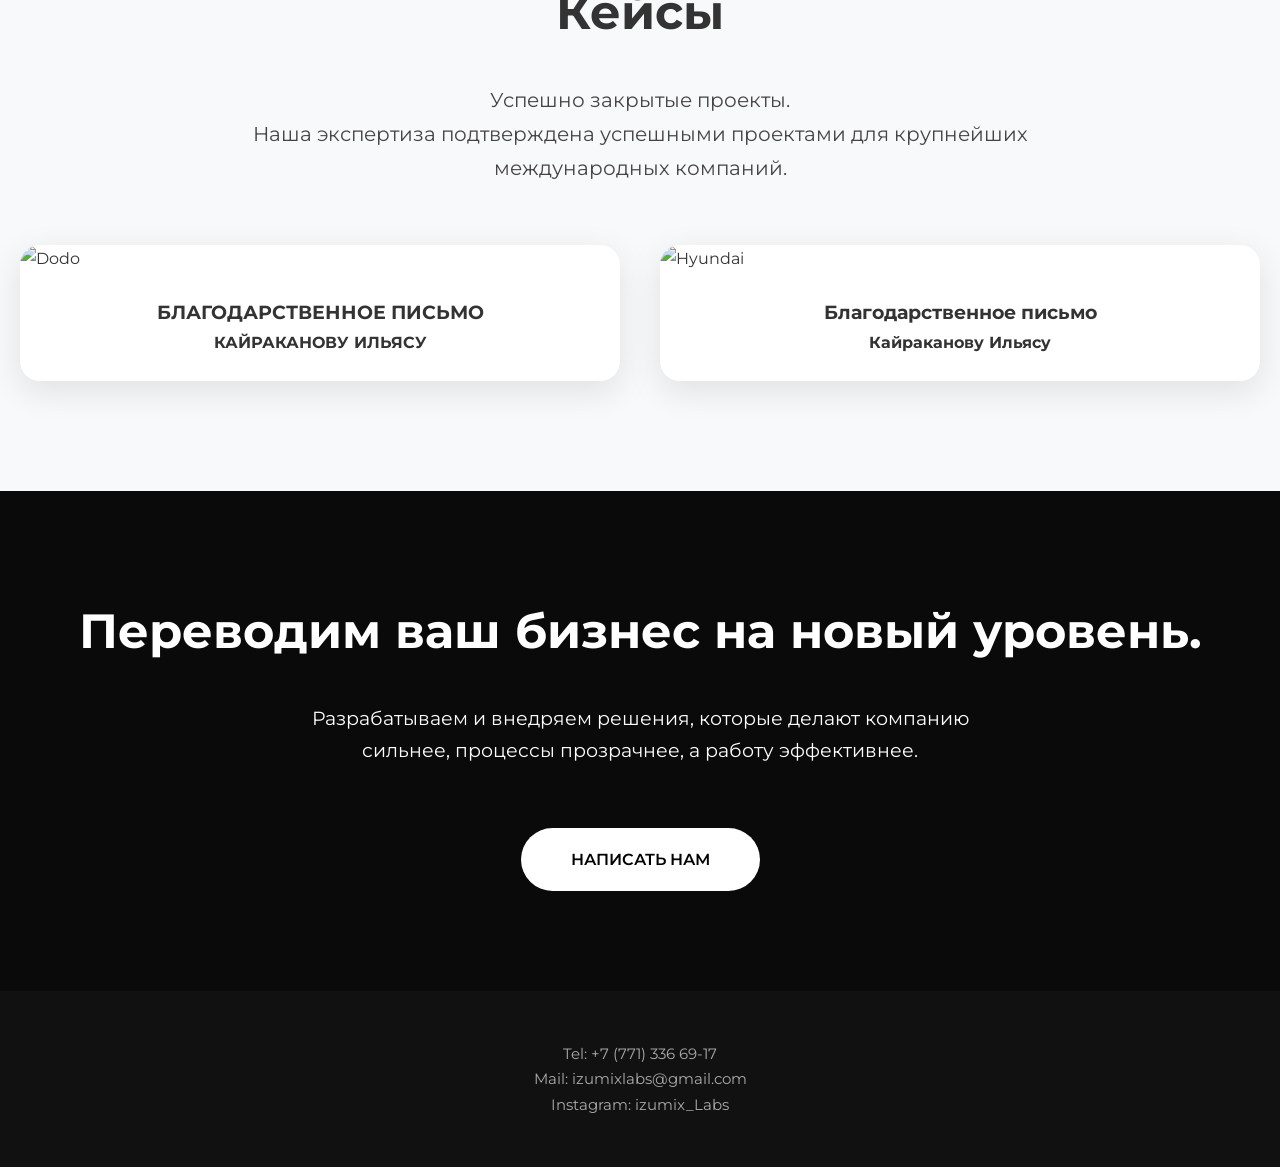
==== commit 495d2a37: "Increase logo image dimensions to 550px" ====
--- a/index.html
+++ b/index.html
@@ -68,8 +68,8 @@
 }
 
 .logo-item img {
-    width: 310px;           /* размер квадрата */
-    height: 310px;
+    width: 550px;           /* размер квадрата */
+    height: 550px;
     border-radius: 12px;    /* небольшой скруглённый квадрат (можно поставить 0 для идеального квадрата) */
     box-shadow: 0 20px 50px rgba(0,0,0,0.7);
     object-fit: cover;      /* чтобы картинка нормально заполняла квадрат */
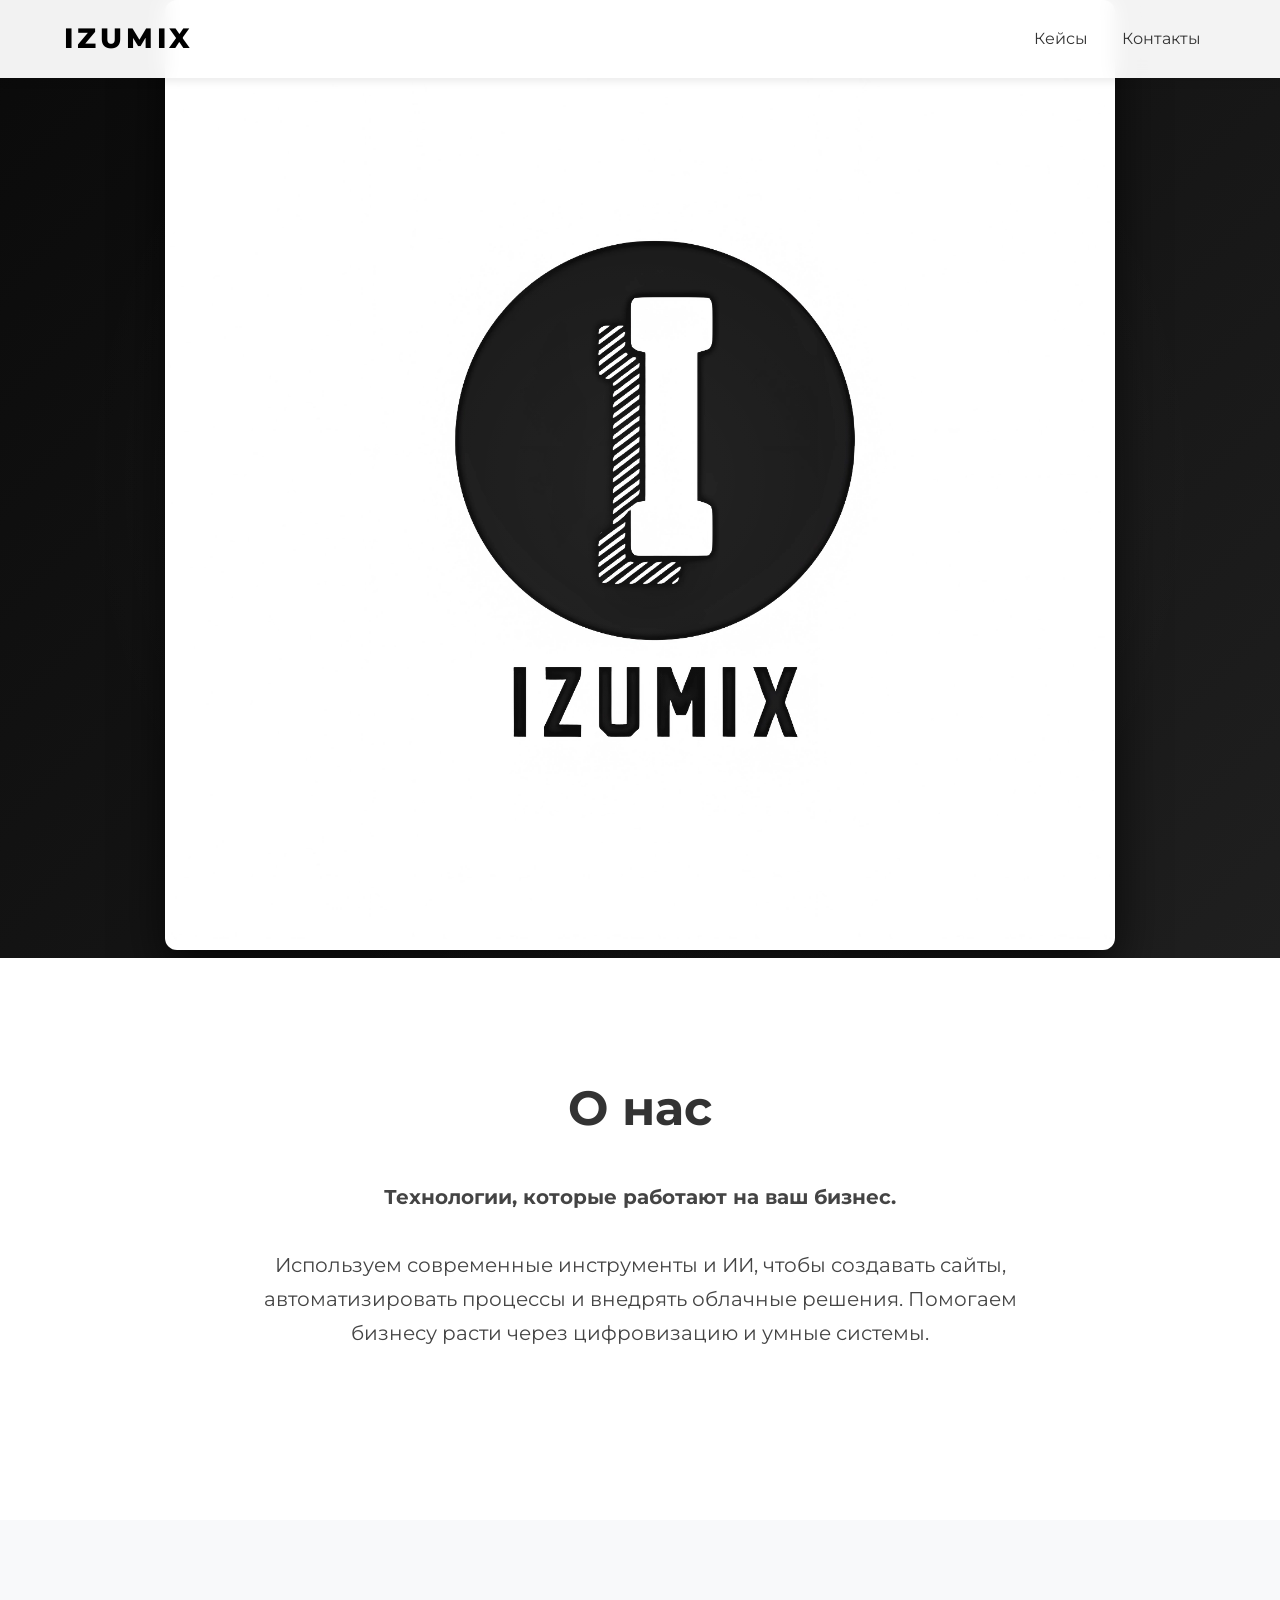
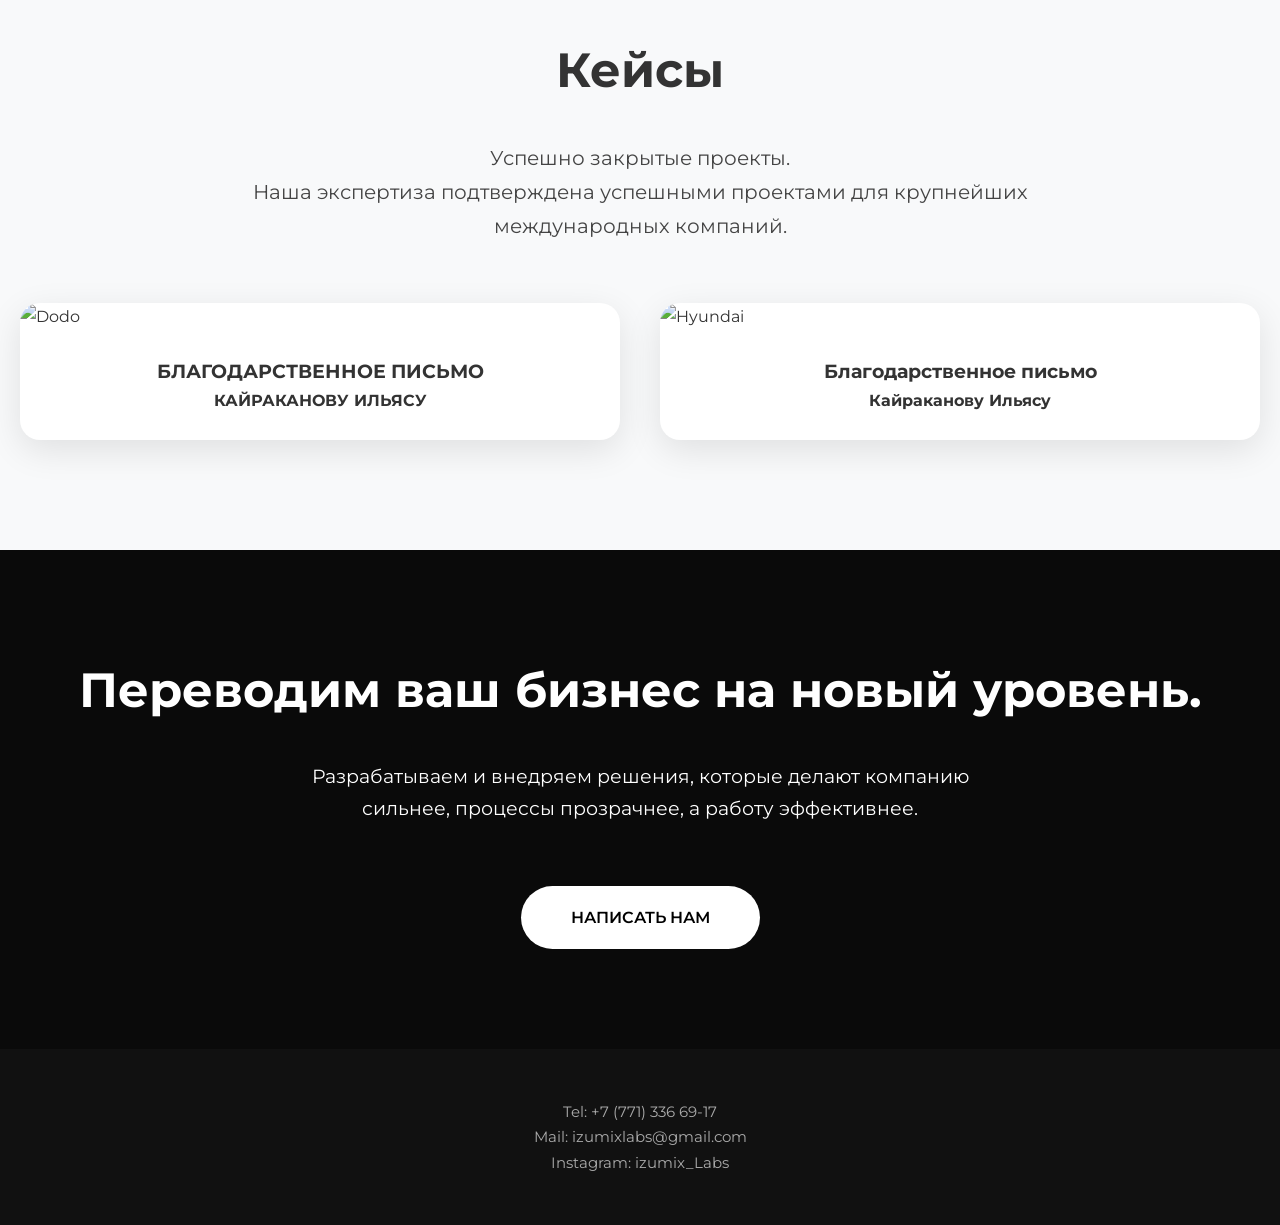
==== commit fbd2826e: "Increase logo dimensions to 950px" ====
--- a/index.html
+++ b/index.html
@@ -68,8 +68,8 @@
 }
 
 .logo-item img {
-    width: 550px;           /* размер квадрата */
-    height: 550px;
+    width: 950px;           /* размер квадрата */
+    height: 950px;
     border-radius: 12px;    /* небольшой скруглённый квадрат (можно поставить 0 для идеального квадрата) */
     box-shadow: 0 20px 50px rgba(0,0,0,0.7);
     object-fit: cover;      /* чтобы картинка нормально заполняла квадрат */
